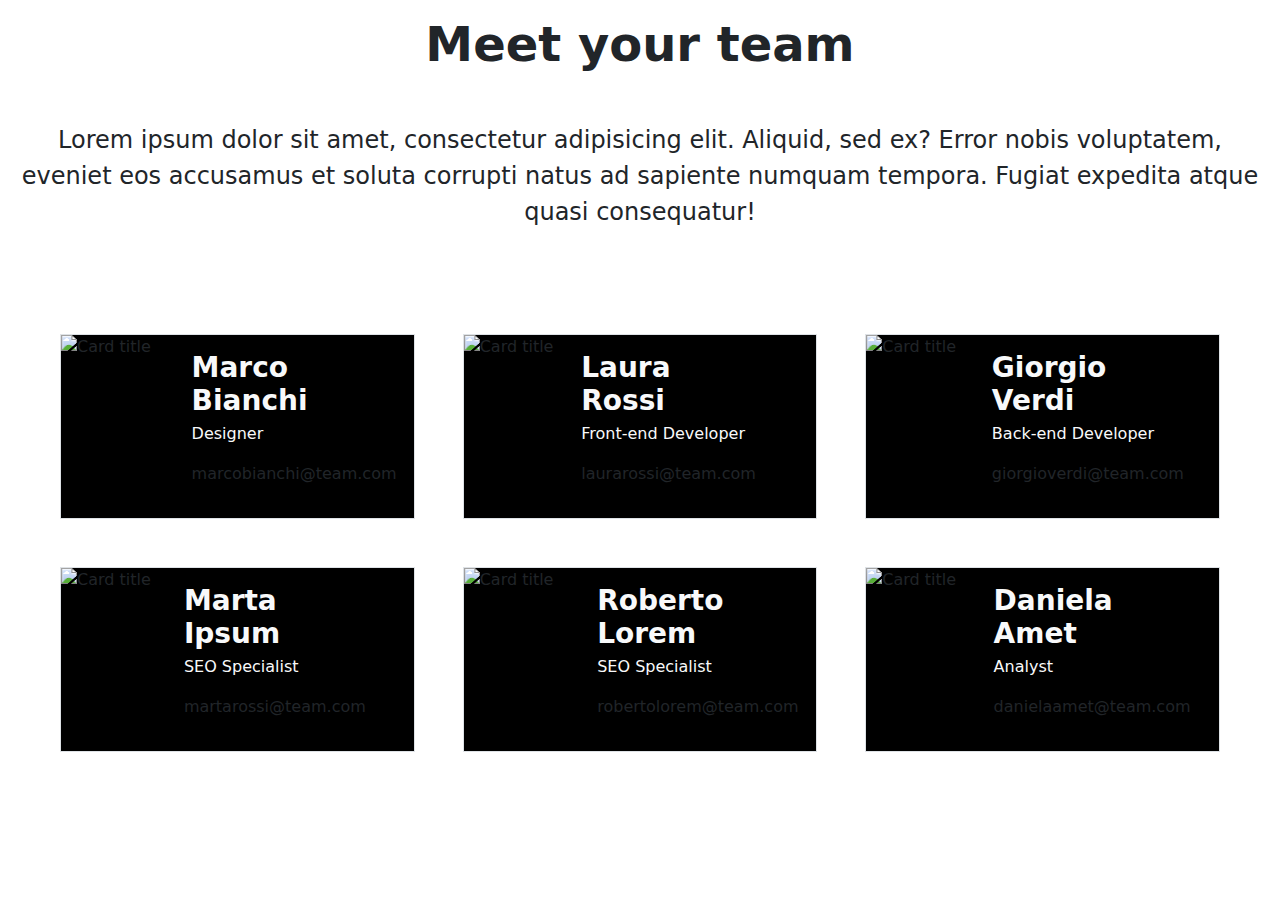
==== BONUS/index.html @ 6fd79739 "Edit responsive layout" ====
<!DOCTYPE html>
<html lang="en">

<head>
    <meta charset="UTF-8">
    <meta name="viewport" content="width=device-width, initial-scale=1.0">
    <title>My team</title>
    <link href="https://cdn.jsdelivr.net/npm/bootstrap@5.3.3/dist/css/bootstrap.min.css" rel="stylesheet"
        integrity="sha384-QWTKZyjpPEjISv5WaRU9OFeRpok6YctnYmDr5pNlyT2bRjXh0JMhjY6hW+ALEwIH" crossorigin="anonymous">
    <link rel="stylesheet" href="./css/style.css">
</head>

<body>

    <div class="p-3 mb-4 rounded-3">
        <div id="container">
            <h1 class="display-5 fw-bold text-center">Meet your team</h1>
            <p class="mt-5 fs-4 text-center">
                Lorem ipsum dolor sit amet, consectetur adipisicing elit. Aliquid, sed ex? Error nobis voluptatem,
                eveniet eos accusamus et soluta corrupti natus ad sapiente numquam tempora. Fugiat expedita atque quasi
                consequatur!
            </p>
        </div>
    </div>


        <section class="p-5" id="cards">

            <div class="container-fluid">
                <div class="row row-cols-1 row-cols-md-2 row-cols-lg-3 g-5">
                    
                    <!-- <div class="col">
                        <div class="d-flex card-horizontal mb-3 bg-black border border-radius: 0">
                            <div class="row g-0 align-items-center">
                                <div class="col-4 col-md-4 h-100">
                                        <img src="./img/male1.png" alt="Card title" class=" img-fluid h-100">
                                </div>
                                
                                <div class="col-8 col-md-8">
                                    <div class="p-3 card-body">
                                        <h3 class="fs-8 fw-bold name text-light mb-1">Marco Bainchi</h3>
                                        <p class="text-light">Designer</p>
                                        <p class="mail">mail@mail.com</p>
                                    </div>
                                </div>
                            </div>
                        </div>
                    </div>  -->
                    
                </div>
            </div>
            
                

        </section>



    <script src="./main.js"></script>
</body>

</html>
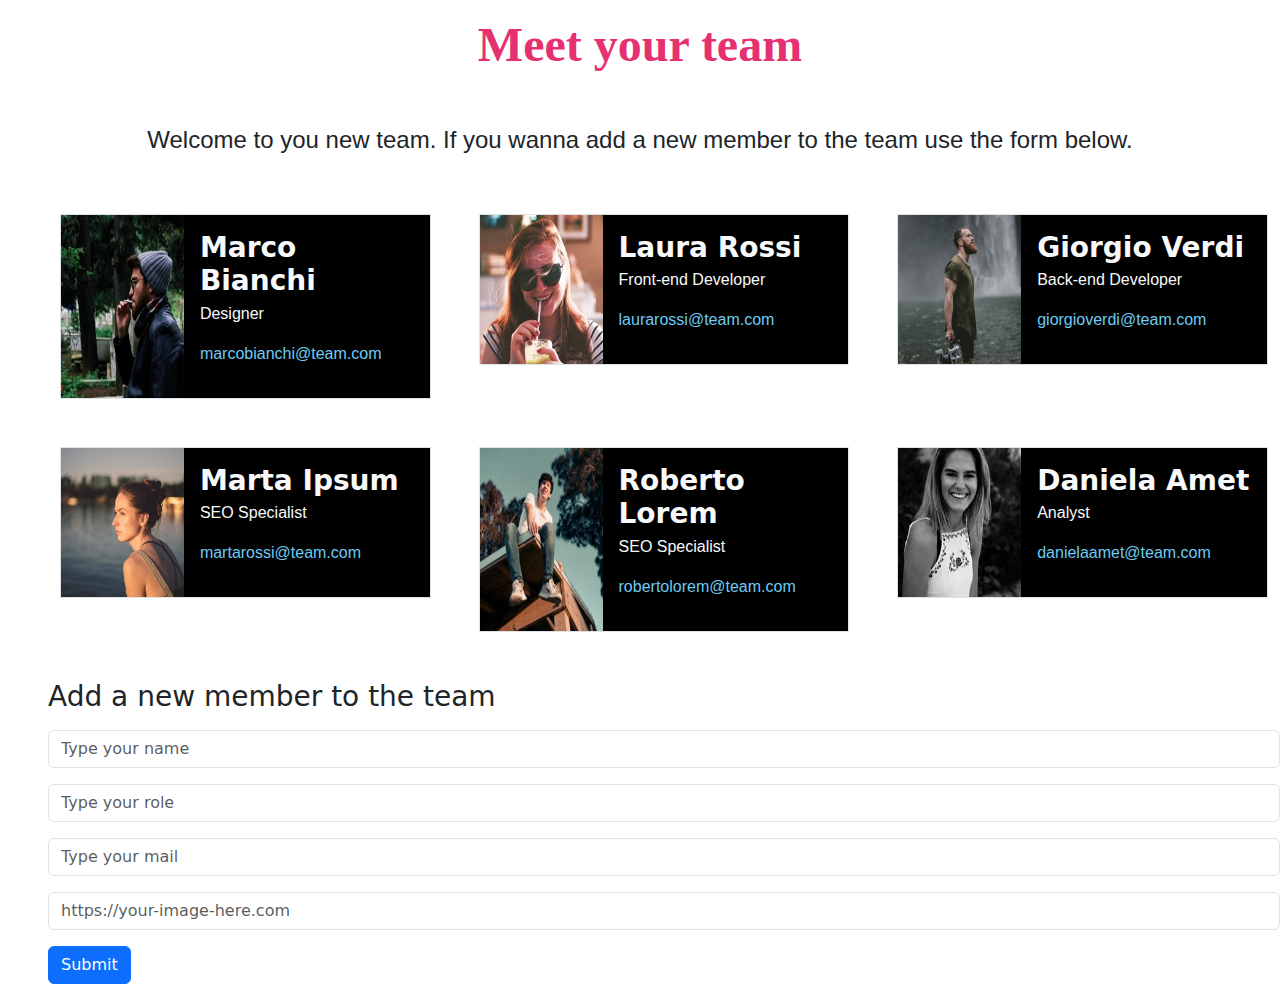
==== commit 6ecdcf2e: "Add form in HTML and eventlistener in JS for add new member to the team dynamically" ====
--- a/BONUS/index.html
+++ b/BONUS/index.html
@@ -4,7 +4,7 @@
 <head>
     <meta charset="UTF-8">
     <meta name="viewport" content="width=device-width, initial-scale=1.0">
-    <title>My team</title>
+    <title>My team BONUS</title>
     <link href="https://cdn.jsdelivr.net/npm/bootstrap@5.3.3/dist/css/bootstrap.min.css" rel="stylesheet"
         integrity="sha384-QWTKZyjpPEjISv5WaRU9OFeRpok6YctnYmDr5pNlyT2bRjXh0JMhjY6hW+ALEwIH" crossorigin="anonymous">
     <link rel="stylesheet" href="./css/style.css">
@@ -16,15 +16,13 @@
         <div id="container">
             <h1 class="display-5 fw-bold text-center">Meet your team</h1>
             <p class="mt-5 fs-4 text-center">
-                Lorem ipsum dolor sit amet, consectetur adipisicing elit. Aliquid, sed ex? Error nobis voluptatem,
-                eveniet eos accusamus et soluta corrupti natus ad sapiente numquam tempora. Fugiat expedita atque quasi
-                consequatur!
+                Welcome to you new team. If you wanna add a new member to the team use the form below.
             </p>
         </div>
     </div>
 
 
-        <section class="p-5" id="cards">
+    <section class="ps-5" id="cards">
 
             <div class="container-fluid">
                 <div class="row row-cols-1 row-cols-md-2 row-cols-lg-3 g-5">
@@ -52,7 +50,31 @@
             
                 
 
-        </section>
+    </section>
+
+    <h3 class="ps-5 mt-5">Add a new member to the team</h3>
+    <form class="form-member ps-5 mt-3" id="member-form border border-black">
+
+        <div class="mb-3">
+            <input id="form-name" type="text" class="form-control" name="name" placeholder="Type your name">
+        </div>
+        <div class="mb-3">
+            <input id="form-role" type="text" class="form-control" name="role" placeholder="Type your role">
+        </div>
+        <div class="mb-3">
+            <input id="form-email" type="email" class="form-control" name="email" placeholder="Type your mail">
+        </div>
+        <div class="mb-3">
+            <input id="form-image" type="text" class="form-control" name="img" placeholder="https://your-image-here.com">
+        </div>
+
+        <div class="mb-3">
+            <button type="submit" class="btn btn-primary">
+                Submit
+            </button>
+        </div>
+
+    </form>
 
 
 
--- a/BONUS/css/style.css
+++ b/BONUS/css/style.css
@@ -0,0 +1,13 @@
+h1 {
+    color: #E53170;
+    font-family:Georgia, 'Times New Roman', Times, serif
+}
+
+.mail {
+    color: #6ECBF2;
+}
+
+
+p {
+    font-family: Verdana, Geneva, Tahoma, sans-serif;
+}